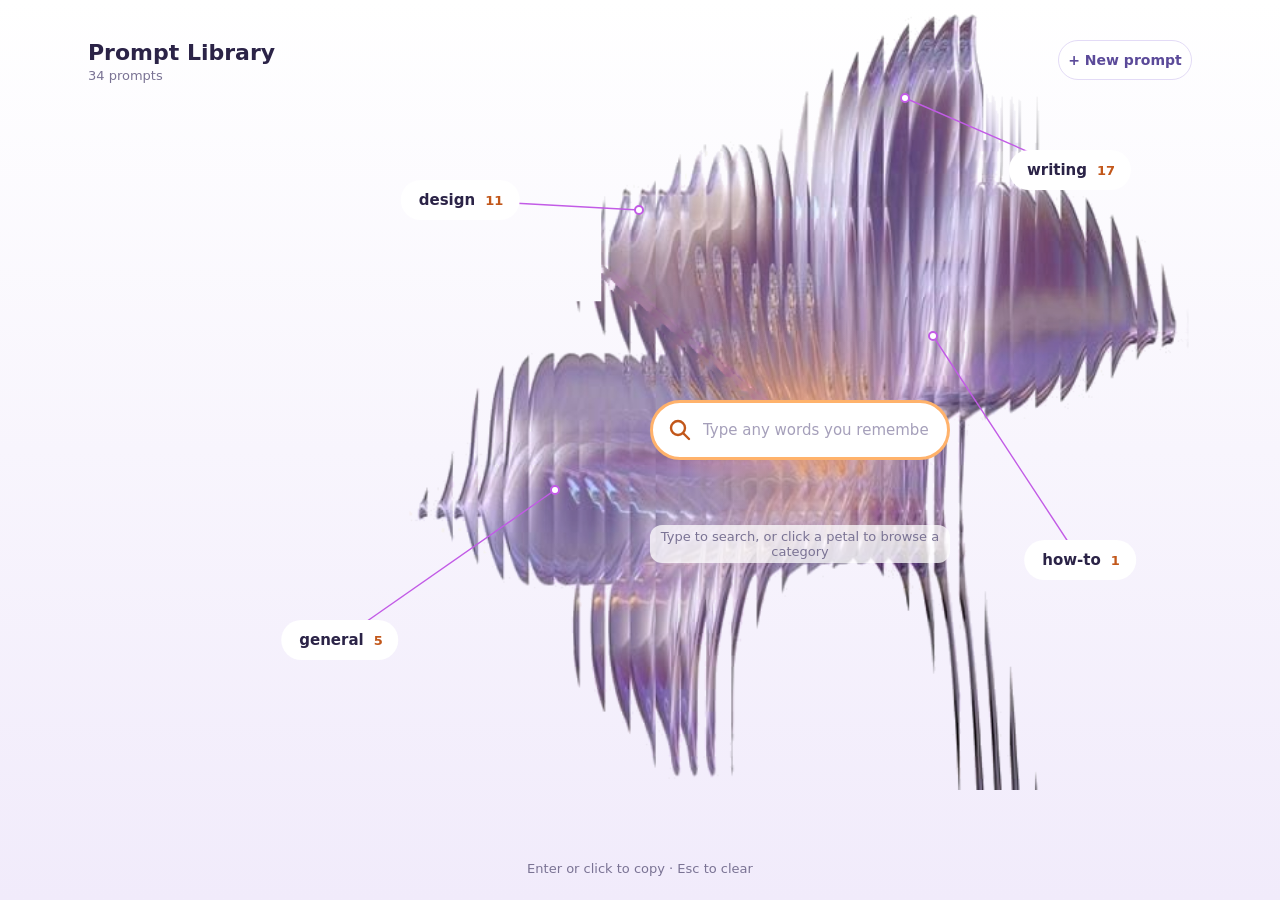
==== index.html @ 05ccc2c4 "Add imprompto" ====
<!doctype html>
<html lang="en">
<head>
<meta charset="utf-8">
<meta name="viewport" content="width=device-width, initial-scale=1">
<title>Prompt Library</title>
<style>
:root{--ink:#2b2347;--mute:#7a7394;--acc:#c2571a;--line:#c25be6;--chip:#efe9fb;--chipink:#5b4a99}
*{box-sizing:border-box}
html,body{margin:0;height:100%;overflow:hidden;background:linear-gradient(#fff,#f1ebfb);color:var(--ink);
  font-family:system-ui,"Segoe UI",Helvetica,sans-serif}
/* The whole design lives on a fixed 1200x900 stage that is scaled to fit the window. */
#stage{position:absolute;left:0;top:0;width:1200px;height:900px;transform-origin:0 0}
#flower{position:absolute;left:333px;top:14px;width:816px;height:776px;
  -webkit-mask-image:linear-gradient(to right,#000 calc(100% - 12px),transparent);
  mask-image:linear-gradient(to right,#000 calc(100% - 12px),transparent);pointer-events:none}
#lines{position:absolute;inset:0;width:1200px;height:900px;pointer-events:none;overflow:visible}
.brand{position:absolute;left:48px;top:40px}
.brand b{font-size:22px;font-weight:800;display:block}
.brand span{font-size:13px;color:var(--mute)}
#new{position:absolute;left:1018px;top:40px;width:134px;height:40px;border-radius:20px;border:1px solid #e3dbf6;
  background:#fff;color:var(--chipink);font-size:14px;font-weight:600;font-family:inherit;cursor:pointer}
.shadow{filter:drop-shadow(0 12px 16px rgba(106,75,214,.18))}

/* category labels on the petals */
.lab{position:absolute;height:40px;border-radius:20px;background:#fff;display:flex;align-items:center;gap:10px;
  padding:0 16px 0 18px;font-size:15px;font-weight:700;cursor:pointer;border:0;color:var(--ink);
  transform:translate(-50%,-50%);transition:opacity .25s,box-shadow .2s;font-family:inherit}
.lab i{font-style:normal;color:var(--acc);font-size:13px}
.lab:hover,.lab.on{box-shadow:0 0 0 2px var(--line),0 12px 16px rgba(106,75,214,.18)}
.dot{position:absolute;width:10px;height:10px;margin:-5px 0 0 -5px;border-radius:50%;background:#fff;border:2px solid var(--line)}
body.searching .lab,body.searching .dot,body.searching .hint,body.searching .tie{opacity:0;pointer-events:none}
.lab,.dot,.hint,.tie{transition:opacity .25s}

/* search bar sitting on the pollen */
#glow{position:absolute;left:640px;top:310px;width:240px;height:240px;border-radius:50%;
  background:radial-gradient(circle,rgba(255,185,138,.6),rgba(255,185,138,0) 70%);pointer-events:none}
#bar{position:absolute;left:610px;top:400px;width:300px;height:60px;border-radius:30px;background:#fff;
  border:3px solid #ffb26b;display:flex;align-items:center;padding:0 16px;gap:10px}
#bar svg{flex:none}
#q{flex:1;min-width:0;border:0;outline:0;background:none;font-size:15px;font-family:inherit;color:var(--ink);font-weight:600}
#q::placeholder{color:#a59fba;font-weight:400}
.hint{position:absolute;background:rgba(255,255,255,.75);border-radius:12px;padding:4px 0;left:610px;width:300px;top:525px;text-align:center;font-size:13px;color:var(--mute)}

/* results box: joined to the pollen by a line, like the reference */
#box{position:absolute;left:48px;top:130px;width:330px;height:560px;background:rgba(255,255,255,.93);
  border:1.6px solid var(--line);opacity:0;transform:scale(.96);transform-origin:100% 0;pointer-events:none;
  transition:opacity .22s,transform .22s;display:flex;flex-direction:column}
#box.show{opacity:1;transform:none;pointer-events:auto}
#tab{position:absolute;left:-1.6px;top:-21.6px;height:20px;padding:0 10px;background:var(--line);color:#fff;
  font-size:12px;font-weight:700;letter-spacing:.6px;line-height:20px;white-space:nowrap}
#head{padding:16px 16px 6px;font-size:12px;font-weight:700;letter-spacing:1.4px;color:var(--mute);text-transform:uppercase;
  white-space:nowrap;overflow:hidden;text-overflow:ellipsis}
#list{overflow:auto;flex:1;padding:0 6px 10px}
.r{padding:12px 10px 14px;cursor:pointer}
.r.top{background:#f4eafd}
.r:hover{background:#f4eafd}
.r h3{margin:0;font-size:15px;font-weight:600;white-space:nowrap;overflow:hidden;text-overflow:ellipsis}
.r p{margin:4px 0 8px;font-size:12px;color:var(--mute);white-space:nowrap;overflow:hidden;text-overflow:ellipsis}
.r mark{background:none;color:var(--acc);font-weight:800}
.chips{display:flex;gap:6px;flex-wrap:wrap}
.chips span{background:var(--chip);color:var(--chipink);font-size:11px;padding:2px 8px;border-radius:10px}
.r .cp{float:right;font-size:12px;font-weight:700;color:var(--acc);opacity:0}
.r:hover .cp,.r.done .cp{opacity:1}
.none{padding:30px 16px;color:var(--mute);font-size:14px}
#tip{position:absolute;left:0;right:0;bottom:24px;text-align:center;font-size:13px;color:var(--mute);pointer-events:none}
#modal{position:absolute;inset:0;background:rgba(43,35,71,.35);display:none;z-index:5;align-items:center;justify-content:center}
#modal.show{display:flex}
#form{width:480px;background:#fff;border-radius:20px;padding:22px 24px;box-shadow:0 24px 60px rgba(60,30,140,.3);font-size:14px}
#form h2{margin:0 0 12px;font-size:18px}
#form label{display:block;font-size:12px;font-weight:700;color:var(--mute);margin:10px 0 4px;letter-spacing:.5px}
#form input,#form textarea{width:100%;border:1px solid #e3dbf6;border-radius:10px;padding:9px 12px;font:14px system-ui,sans-serif;color:var(--ink);outline:0}
#form input:focus,#form textarea:focus{border-color:var(--line)}
#form textarea{height:150px;resize:vertical}
.btns{display:flex;gap:8px;align-items:center;margin-top:16px}
.btn{border:0;border-radius:16px;padding:8px 16px;cursor:pointer;font-family:inherit;font-size:14px;font-weight:600;background:var(--chip);color:var(--chipink)}
.btn.main{background:var(--chipink);color:#fff}
.small{font-size:12px;color:var(--mute);margin-top:12px;line-height:1.5}
.small a{color:var(--chipink);cursor:pointer;text-decoration:underline}
.err{color:#b3261e;font-size:12px;margin-top:6px;min-height:16px}
.r .acts{float:right;font-size:12px;font-weight:700;margin-left:8px;display:none}
.r:hover .acts{display:inline}
.r .acts u{cursor:pointer;color:var(--chipink);margin-left:6px}
.you{background:#ffe9d6!important;color:var(--acc)!important}
#toast{position:absolute;left:50%;bottom:70px;transform:translateX(-50%);background:var(--ink);color:#fff;padding:8px 16px;border-radius:16px;
  font-size:13px;opacity:0;transition:opacity .25s;pointer-events:none;z-index:6}
#toast.show{opacity:1}
</style>
</head>
<body>
<div id="stage">
  <img id="flower" src="[data-uri]" alt="">
  <svg id="lines" viewBox="0 0 1200 900"></svg>
  <div class="brand"><b>Prompt Library</b><span id="total"></span></div>
  <button id="new">+ New prompt</button>
  <div id="labels"></div>
  <div id="glow"></div>
  <div id="bar">
    <svg width="22" height="22" viewBox="0 0 22 22" fill="none" stroke="#c2571a" stroke-width="2.4" stroke-linecap="round"><circle cx="9" cy="9" r="7"/><line x1="14.5" y1="14.5" x2="20" y2="20"/></svg>
    <input id="q" type="text" placeholder="Type any words you remember…" autocomplete="off" spellcheck="false" autofocus>
  </div>
  <div class="hint">Type to search, or click a petal to browse a category</div>
  <div id="box"><div id="tab"></div><div id="head"></div><div id="list"></div></div>
  <div id="tip">Enter or click to copy · Esc to clear</div>
  <div id="modal"><div id="form">
    <h2 id="ftitle">New prompt</h2>
    <label>TITLE</label><input id="f-title" maxlength="80" placeholder="e.g. Explain like I'm five">
    <label>CATEGORY</label><input id="f-cat" list="catlist" maxlength="30" placeholder="design, writing, general…"><datalist id="catlist"></datalist>
    <label>TAGS (SEPARATE WITH COMMAS)</label><input id="f-tags" placeholder="teaching, explain">
    <label>PROMPT</label><textarea id="f-text" placeholder="Paste your prompt here…"></textarea>
    <div class="err" id="ferr"></div>
    <div class="btns"><button class="btn main" id="f-save">Save</button><button class="btn" id="f-cancel">Cancel</button></div>
    <div class="small">Saved in this browser only. <a id="f-export">Export backup</a> · <a id="f-import">Import backup</a>
      <input type="file" id="f-file" accept="application/json" hidden></div>
  </div></div>
  <div id="toast"></div>
</div>
<script>
const BUILTIN = [{"title": "Abstract beverage can graphic", "category": "design", "tags": ["graphic-design", "image-gen", "packaging"], "text": "Continuous pattern vector print for a craft soda can, abstract liquid marbling in coral pink, sunny yellow, and turquoise blue, wavy organic fluid motion, Bauhaus influence, crisp vector details", "file": "prompts/design/abstract-beverage-can-graphic.md"}, {"title": "Cyberpunk event poster", "category": "design", "tags": ["graphic-design", "image-gen", "poster"], "text": "Retro-futuristic synthwave concert poster, a sleek sports car driving toward a neon grid horizon with a massive low-poly glowing sun, bold Japanese typography on sides, heavy grain, dramatic rim lighting in magenta and deep navy blue, 1980s VHS tape cover vibe", "file": "prompts/design/cyberpunk-event-poster.md"}, {"title": "Eco-friendly skincare packaging", "category": "design", "tags": ["graphic-design", "image-gen", "packaging"], "text": "Product photography shot of a luxury organic cosmetic bottle made of frosted amber glass with a raw oak cap, resting on smooth wet river stones surrounded by lush green moss, soft morning sunlight filtering through leaves, natural botanical aesthetic, 8k resolution studio setup", "file": "prompts/design/eco-friendly-skincare-packaging.md"}, {"title": "Isometric 3D web illustration", "category": "design", "tags": ["graphic-design", "image-gen", "ui"], "text": "Isometric 3D illustration of a modern smart city powered by green energy, featuring wind turbines, solar panel roofs, floating electric transport pods, vibrant color palette, claymation matte texture, studio lighting, clean background for web landing page", "file": "prompts/design/isometric-3d-web-illustration.md"}, {"title": "Mascot logo", "category": "design", "tags": ["graphic-design", "image-gen", "logo"], "text": "Dynamic e-sports team logo featuring a stylized cybernetic wolf head, sharp aggressive angles, glowing cyan and dark charcoal grey tone, bold athletic badge layout, clean vector graphic --no text", "file": "prompts/design/mascot-logo.md"}, {"title": "Minimalist tech monogram", "category": "design", "tags": ["graphic-design", "image-gen", "logo"], "text": "Minimalist vector logo for a modern AI tech startup named 'Aether', geometric letter A intertwined with a neural network node, flat design, sharp edges, blue and neon violet gradient, isolated on solid white background, high contrast, clean SVG style --no shadows, gradients photo realism", "file": "prompts/design/minimalist-tech-monogram.md"}, {"title": "Minimalist typographic layout", "category": "design", "tags": ["graphic-design", "image-gen", "poster"], "text": "Swiss style graphic design poster, abstract bold geometric shapes, high-contrast composition using electric orange, off-white, and deep jet black, grid-aligned structure, clean negative space, mid-century modern aesthetic, screen-printed texture", "file": "prompts/design/minimalist-typographic-layout.md"}, {"title": "Neumorphic mobile app card", "category": "design", "tags": ["graphic-design", "image-gen", "ui"], "text": "UI design element, 3D render of a soft neumorphic credit card floating in mid-air, smooth frosted glass texture, soft ambient shadows, subtle iridescent sheen, pastel lavender and mint green background, hyper-minimalist, sleek digital interface aesthetic", "file": "prompts/design/neumorphic-mobile-app-card.md"}, {"title": "Tips to master graphic design prompts", "category": "design", "tags": ["graphic-design", "tips", "midjourney"], "text": "- Specify the Medium/Style: Use terms like vector, 3D render, isometric, woodcut line-art, flat design, or Swiss style.\n- Define Lighting & Texture: Mention details like frosted glass, screen-printed texture, matte finish, studio lighting, or neon rim light.\n- Control Output with Negatives: Use negative prompts (--no in Midjourney/Flux) to exclude unwanted details like photorealistic lighting, complex backgrounds, or garbled text.", "file": "prompts/design/tips-to-master-graphic-design-prompts.md"}, {"title": "UI redesign from reference", "category": "design", "tags": ["ui", "svg", "redesign"], "text": "I think you can do better. [issues with old design]. redesign me the [application] using the reference. [what you like about reference]. output 2 svg mockup images.", "file": "prompts/design/ui-redesign-from-reference.md"}, {"title": "Vintage artisanal emblem", "category": "design", "tags": ["graphic-design", "image-gen", "logo"], "text": "Vintage retro emblem logo for a craft coffee roastery, featuring a detailed line-art engraving of a roaring bear holding a coffee branch, distressed woodcut texture, warm mahogany and cream color palette, hand-drawn typography framing the circular border, 19th-century aesthetic", "file": "prompts/design/vintage-artisanal-emblem.md"}, {"title": "Depth to task", "category": "general", "tags": ["rewrite", "prompt-improving"], "text": "I want a deeper version of this task, not a bigger one. Before rewriting it: (1) say what a top professional in this field would do here that I’m not asking for; (2) name the rawest material they would start from instead of what has already been digested for me; (3) name the specific methods and tools they would use; (4) say what, other than you or me, would show the result is right. Then rewrite my prompt to ask for exactly that.", "file": "prompts/general/depth-to-task.md"}, {"title": "Explanation examples and analogies", "category": "general", "tags": ["teaching", "explain"], "text": "You are an experienced teacher and can generate clear, accurate examples for students of concepts. I want you to ask me two questions: What concept do I want explained. Wait for me to answer and then ask me the second question: Who is the audience for the explanation? Then look up the concept and examples of the concept. Provide a clear, multiple-paragraph explanation of the concept using 2 specific examples and give me 5 analogies I can use to understand the concept in different ways. apply the skill after the questions @fast", "file": "prompts/general/explanation-examples-and-analogies.md"}, {"title": "Find sources for my paragraph", "category": "general", "tags": ["research", "writing", "sources"], "text": "Find sources to support my paragraph, give me the context and the links to verify relevance, weave the sources into my writing.", "file": "prompts/general/find-sources-for-my-paragraph.md"}, {"title": "Organising file tree structure", "category": "general", "tags": ["files", "organise"], "text": "Suggest a simple folder structure for these files, with no more than seven top-level folders. Show me the plan as a list of what would move where, and wait for my approval.", "file": "prompts/general/organising-file-tree-structure.md"}, {"title": "Syllabus designer", "category": "general", "tags": ["teaching", "curriculum"], "text": "You are an expert learning designer specializing in building curricula for classes that promote direct instruction, active learning, retrieval practice, formative assessment, low-stakes testing, making connections between concepts, uncovering misconceptions, and interleaving. First ask me what course I'm teaching, including subject matter. Wait for my response. Then ask what learning levels my students are (high school or college). Wait for my response. Then ask how many times my students and I will meet (have class) over the course of the semester and what topics I generally cover. Wait for my response. Then design a curriculum that makes sure students learn effectively.", "file": "prompts/general/syllabus-designer.md"}, {"title": "Edit an app database in BlueStacks via ADB", "category": "how-to", "tags": ["bluestacks", "adb", "sqlite", "android"], "text": "Path: C:\\ProgramData\\BlueStacks_nxt\\Engine\\Pie64\n\nExtract, Edit, and Push via ADB (Recommended). This approach bypasses file system limitations by pulling the database file directly out of the running emulator, editing it on your PC, and pushing it back.\n\n1. Enable ADB in BlueStacks: Settings -> Preferences, check \"Enable Android debugging (ADB)\". Note the port number (usually 5555).\n2. Pull the database file to your PC. In Command Prompt:\n\nadb connect 127.0.0.1:5555\nadb shell \"su -c 'cp /data/data/<your.app.package>/databases/love_db /sdcard/love_db'\"\nadb pull /sdcard/love_db C:\\Users\\YourUsername\\Desktop\\love_db\n\n(Replace <your.app.package> with the actual bundle ID of the app.)\n3. Edit the database: open love_db in an SQLite editor (such as DB Browser for SQLite), make your edits, and save.\n4. Push the updated file back:\n\nadb push C:\\Users\\YourUsername\\Desktop\\love_db /sdcard/love_db\nadb shell \"su -c 'cp /sdcard/love_db /data/data/<your.app.package>/databases/love_db'\"\n\n5. Verification: restart the app inside BlueStacks to confirm your modifications load correctly.", "file": "prompts/how-to/edit-an-app-database-in-bluestacks-via-adb.md"}, {"title": "3-act outline blueprint", "category": "writing", "tags": ["storyline", "plot"], "text": "Draft a detailed 3-Act plot outline for a story with the following premise: [Insert Premise]. Ensure the outline clearly marks:\n- Inciting Incident\n- Plot Point 1 (Point of No Return)\n- Midpoint (False Victory/Defeat & Shifting Stakes)\n- Plot Point 2 (All Hope Is Lost)\n- Climax and Resolution", "file": "prompts/writing/3-act-outline-blueprint.md"}, {"title": "Antagonist motivation", "category": "writing", "tags": ["storyline", "character"], "text": "Draft a character motivation for the antagonist of a story about [Brief Plot]. Avoid making them evil for the sake of evil. Frame their goal so that from their perspective, they are the hero trying to solve a valid problem using drastic measures.", "file": "prompts/writing/antagonist-motivation.md"}, {"title": "Ban AI tropes", "category": "writing", "tags": ["creative-writing", "style"], "text": "Do not use words like 'testament,' 'beacon,' 'tapestry,' or 'delve.' Avoid ending paragraphs with neat summary moral lessons.", "file": "prompts/writing/ban-ai-tropes.md"}, {"title": "Brainstorming obstacles", "category": "writing", "tags": ["creative-writing", "sparring"], "text": "Give me 5 non-cliché physical complications that could prevent my protagonist from leaving the room without raising the alarm.", "file": "prompts/writing/brainstorming-obstacles.md"}, {"title": "Chain-of-thought story steps", "category": "writing", "tags": ["creative-writing", "structure"], "text": "Step 1: Outline the 5 main story beats of the scene.\nStep 2: Generate 3 alternative twists for Beat 3.\nStep 3: Write only the opening sensory hook (50–100 words).\nStep 4: Iterate and expand.", "file": "prompts/writing/chain-of-thought-story-steps.md"}, {"title": "Character profile and fatal flaw", "category": "writing", "tags": ["storyline", "character"], "text": "Create a character profile for a [Role/Archetype] named [Name]. Focus on their internal contradiction: what is their core desire versus their deepest lie/flaw? Outline how this flaw will cause them to make a catastrophic decision in Act 2.", "file": "prompts/writing/character-profile-and-fatal-flaw.md"}, {"title": "Dialogue doctor", "category": "writing", "tags": ["creative-writing", "sparring"], "text": "Rewrite this dialogue exchange 3 ways: 1) where they are hiding a secret, 2) passive-aggressive, 3) fast-paced/clipped.", "file": "prompts/writing/dialogue-doctor.md"}, {"title": "Feed style passages", "category": "writing", "tags": ["creative-writing", "style"], "text": "Analyze the tone, sentence length, and sensory focus of the excerpt below. Then, write a scene about a train station delay using that exact style.\n\n[Insert 1-2 paragraphs of your favorite author or your own best writing]", "file": "prompts/writing/feed-style-passages.md"}, {"title": "High-tension scene beat sheet", "category": "writing", "tags": ["storyline", "scene"], "text": "I need to write a high-tension scene where [Character A] must [Goal] while [Character B] tries to [Opposing Goal]. Provide a scene beat sheet detailing:\n- Opening emotional state\n- The immediate physical or verbal obstacle\n- The escalating stakes mid-scene\n- The turn/realization\n- The cliffhanger or outcome that forces the next action", "file": "prompts/writing/high-tension-scene-beat-sheet.md"}, {"title": "Pacing and twist enhancer", "category": "writing", "tags": ["storyline", "scene"], "text": "Review this scene summary: [Insert Scene Summary]. Suggest 3 plot twists or narrative shifts that escalate the stakes, flip character power dynamics, or reveal a secret that changes the direction of the scene.", "file": "prompts/writing/pacing-and-twist-enhancer.md"}, {"title": "Premise generator", "category": "writing", "tags": ["storyline", "world-building"], "text": "Act as a narrative strategist. Combine the core theme of [Theme, e.g., corporate surveillance] with a genre mashup of [Genre 1] and [Genre 2]. Give me 3 high-concept plot premises, each with a unique central conflict, an inciting incident, and the core stakes for the protagonist.", "file": "prompts/writing/premise-generator.md"}, {"title": "Reverse interviewing (sunken colony ship)", "category": "writing", "tags": ["creative-writing", "interview"], "text": "I have an idea for a sci-fi story set on a sunken colony ship. Act as a investigative journalist interviewing me. Ask me 5 sharp, probing questions one by one to help me flesh out the social hierarchy, energy source, and main conflict of this world.", "file": "prompts/writing/reverse-interviewing-sunken-colony-ship.md"}, {"title": "Sensory layering", "category": "writing", "tags": ["creative-writing", "sparring"], "text": "Here is a flat scene: [Insert text]. Rewrite it focusing strictly on sound, smell, and tactile temperature, omitting visual descriptions.", "file": "prompts/writing/sensory-layering.md"}, {"title": "Setting and environment", "category": "writing", "tags": ["storyline", "world-building"], "text": "I am designing a setting called [Name/Type of Place]. Describe 5 sensory details of this world that reveal its social structure, history, or underlying tension without explicitly explaining it to the reader.", "file": "prompts/writing/setting-and-environment.md"}, {"title": "Subplot integration", "category": "writing", "tags": ["storyline", "plot"], "text": "Here is my main plot: [Brief summary]. Generate 3 distinct subplot options (e.g., romantic, betrayal, mystery, mentor-student) that run parallel to the main narrative and directly mirror or challenge the protagonist's central internal conflict.", "file": "prompts/writing/subplot-integration.md"}, {"title": "The brutal developmental editor", "category": "writing", "tags": ["creative-writing", "persona"], "text": "Act as an aggressive line editor. Read this scene and tell me where the pacing drags, where the dialogue sounds robotic, and which cliché tropes I should cut. Do not rewrite it for me—give me structural critique.", "file": "prompts/writing/the-brutal-developmental-editor.md"}, {"title": "The character psychologist", "category": "writing", "tags": ["creative-writing", "persona"], "text": "Act as a character psychologist. Interview me about my main character's childhood trauma so I can discover their subconscious motivations.", "file": "prompts/writing/the-character-psychologist.md"}];
const KEY = "promptlib.mine.v1";
let MINE = [];
try { MINE = JSON.parse(localStorage.getItem(KEY) || "[]"); } catch (e) { MINE = []; }
const save = () => { try { localStorage.setItem(KEY, JSON.stringify(MINE)); return true; } catch (e) { return false; } };
const all = () => BUILTIN.concat(MINE);
const $ = id => document.getElementById(id);
const esc = s => s.replace(/[&<>"]/g, c => ({"&":"&amp;","<":"&lt;",">":"&gt;",'"':"&quot;"}[c]));
let cat = "";

/* ---- fit the 1200x900 stage into the window ---- */
function fit() {
  const s = Math.min(innerWidth / 1200, innerHeight / 900);
  const st = $("stage");
  st.style.transform = `translate(${(innerWidth - 1200 * s) / 2}px,${(innerHeight - 900 * s) / 2}px) scale(${s})`;
}
addEventListener("resize", fit); fit();

/* ---- category labels (petal positions from the mockup) ---- */
const SPOTS = [
  { x: 420,  y: 200, dx: 599, dy: 210 },
  { x: 1030, y: 170, dx: 865, dy: 98 },
  { x: 300,  y: 640, dx: 515, dy: 490 },
  { x: 1040, y: 560, dx: 893, dy: 336 },
];
const ORDER = ["design", "writing", "general", "how-to"];   // which petal each category sits on
const ln = $("lines");
function renderLabels() {
  const DATA = all();
  const found = [...new Set(DATA.map(d => d.category))];
  const cats = [...ORDER.filter(c => found.includes(c)), ...found.filter(c => !ORDER.includes(c))]
    .slice(0, SPOTS.length).map(c => ({ c, n: DATA.filter(d => d.category === c).length }));
  $("total").textContent = DATA.length + " prompts";
  $("labels").innerHTML = "";
  let tieHtml = "";
  cats.forEach((o, i) => {
    const p = SPOTS[i];
    tieHtml += `<g class="tie"><line x1="${p.dx}" y1="${p.dy}" x2="${p.x}" y2="${p.y}" stroke="#c25be6" stroke-width="1.4"/></g>`;
    const dot = document.createElement("div"); dot.className = "dot"; dot.style.left = p.dx + "px"; dot.style.top = p.dy + "px";
    const b = document.createElement("button"); b.className = "lab"; b.dataset.c = o.c;
    b.style.left = p.x + "px"; b.style.top = p.y + "px";
    b.innerHTML = `${esc(o.c)} <i>${o.n}</i>`;
    b.onclick = () => { cat = cat === o.c ? "" : o.c; $("q").value = ""; render(); };
    $("labels").append(dot, b);
  });
  ln.querySelectorAll(".tie").forEach(n => n.remove());
  ln.insertAdjacentHTML("afterbegin", tieHtml);
  $("catlist").innerHTML = found.map(c => `<option value="${esc(c)}">`).join("");
}
ln.innerHTML = `<line id="link" x1="378" y1="130" x2="610" y2="430" stroke="#c25be6" stroke-width="1.6" opacity="0" style="transition:opacity .22s"/>`;
renderLabels();

/* ---- search (every word must match somewhere; tiny typos allowed) ---- */
function near(a, b) {
  if (Math.abs(a.length - b.length) > 1) return false;
  let i = 0, j = 0, miss = 0;
  while (i < a.length && j < b.length) {
    if (a[i] === b[j]) { i++; j++; continue; }
    if (++miss > 1) return false;
    if (a.length > b.length) i++; else if (a.length < b.length) j++; else { i++; j++; }
  }
  return miss + (a.length - i) + (b.length - j) <= 1;
}
function score(item, terms) {
  const title = item.title.toLowerCase(), tags = item.tags.join(" ").toLowerCase(), text = item.text.toLowerCase();
  const words = (title + " " + tags + " " + text).split(/[^a-z0-9']+/);
  let total = 0;
  for (const t of terms) {
    let s = 0;
    if (title.includes(t)) s = 5; else if (tags.includes(t)) s = 4; else if (text.includes(t)) s = 2;
    else if (t.length >= 4 && words.some(w => w.length >= 4 && near(t, w))) s = 1;
    if (!s) return 0;
    total += s;
  }
  return total;
}
function hl(s, terms) {
  let out = esc(s);
  for (const t of terms) if (t.length > 1)
    out = out.replace(new RegExp("(" + t.replace(/[.*+?^${}()|[\]\\]/g, "\\$&") + ")", "gi"), "<mark>$1</mark>");
  return out;
}

function render() {
  const raw = $("q").value.trim();
  const terms = raw.toLowerCase().split(/\s+/).filter(Boolean);
  const active = terms.length || cat;
  document.body.classList.toggle("searching", !!active);
  document.querySelectorAll(".lab").forEach(l => l.classList.toggle("on", l.dataset.c === cat));
  $("box").classList.toggle("show", !!active);
  $("link").setAttribute("opacity", active ? 1 : 0);
  if (!active) return;

  let rows = all().map(d => ({ d, s: terms.length ? score(d, terms) : 1 }))
    .filter(r => r.s && (!cat || r.d.category === cat));
  if (terms.length) rows.sort((a, b) => b.s - a.s);

  $("tab").textContent = "results · " + rows.length;
  $("head").textContent = terms.length ? `Best matches for “${raw}”` + (cat ? ` in ${cat}` : "") : `Category · ${cat}`;
  const list = $("list"); list.innerHTML = ""; list.scrollTop = 0;
  if (!rows.length) { list.innerHTML = '<div class="none">Nothing found. Try fewer or different words.</div>'; return; }
  rows.forEach(({ d }, i) => {
    const r = document.createElement("div");
    r.className = "r" + (i === 0 ? " top" : "");
    r.title = d.text.slice(0, 400);
    r.innerHTML = `<span class="cp">Copy</span>${d.mine ? '<span class="acts"><u data-a="edit">Edit</u><u data-a="del">Delete</u></span>' : ""}<h3>${hl(d.title, terms)}</h3>
      <p>${hl(d.text.replace(/\s+/g, " "), terms)}</p>
      <div class="chips">${d.mine ? '<span class="you">yours</span>' : ""}${d.tags.map(t => `<span>${esc(t)}</span>`).join("")}</div>`;
    r.onclick = ev => {
      const a = ev.target.dataset && ev.target.dataset.a;
      if (a === "edit") return openForm(d);
      if (a === "del") { if (confirm("Delete this prompt?")) { MINE = MINE.filter(m => m.id !== d.id); save(); renderLabels(); render(); toast("Deleted"); } return; }
      copy(d.text, r);
    };
    list.appendChild(r);
  });
}
async function copy(text, row) {
  const cp = row.querySelector(".cp");
  try { await navigator.clipboard.writeText(text); cp.textContent = "Copied"; }
  catch { cp.textContent = "Press Ctrl+C"; getSelection().selectAllChildren(row); }
  row.classList.add("done");
  setTimeout(() => { cp.textContent = "Copy"; row.classList.remove("done"); }, 1400);
}

$("q").addEventListener("input", () => { if ($("q").value) cat = ""; render(); });
addEventListener("keydown", e => {
  if (e.key === "Escape") { $("q").value = ""; cat = ""; closeForm(); render(); }
  if (e.key === "Enter" && $("box").classList.contains("show")) { const f = document.querySelector("#list .r"); if (f) f.click(); }
});
/* ---- add / edit prompts (saved in this browser) ---- */
let editing = null;
function toast(msg) { const el = $("toast"); el.textContent = msg; el.classList.add("show"); setTimeout(() => el.classList.remove("show"), 1800); }
function openForm(d) {
  editing = d && d.mine ? d.id : null;
  $("ftitle").textContent = editing ? "Edit prompt" : "New prompt";
  $("f-title").value = d ? d.title : ""; $("f-cat").value = d ? d.category : cat || "";
  $("f-tags").value = d ? d.tags.join(", ") : ""; $("f-text").value = d ? d.text : "";
  $("ferr").textContent = ""; $("modal").classList.add("show"); $("f-title").focus();
}
function closeForm() { $("modal").classList.remove("show"); }
$("new").onclick = () => openForm(null);
$("f-cancel").onclick = closeForm;
$("modal").addEventListener("mousedown", e => { if (e.target.id === "modal") closeForm(); });
$("f-save").onclick = () => {
  const title = $("f-title").value.trim(), text = $("f-text").value.trim();
  const category = $("f-cat").value.trim().toLowerCase().replace(/\s+/g, "-") || "general";
  const tags = $("f-tags").value.split(",").map(s => s.trim().toLowerCase()).filter(Boolean);
  if (!title || !text) { $("ferr").textContent = "Please add a title and the prompt text."; return; }
  if (editing) Object.assign(MINE.find(x => x.id === editing), { title, category, tags, text });
  else MINE.push({ id: Date.now().toString(36) + Math.random().toString(36).slice(2, 6), title, category, tags, text, mine: true });
  const ok = save();
  closeForm(); renderLabels(); render();
  toast(ok ? (editing ? "Prompt updated" : "Prompt saved") : "Added, but your browser blocked saving. Use Export backup.");
};
$("f-export").onclick = () => {
  const blob = new Blob([JSON.stringify(MINE, null, 2)], { type: "application/json" });
  const a = document.createElement("a"); a.href = URL.createObjectURL(blob); a.download = "my-prompts.json"; a.click();
};
$("f-import").onclick = () => $("f-file").click();
$("f-file").onchange = async e => {
  try {
    const list = JSON.parse(await e.target.files[0].text());
    let n = 0;
    for (const p of list) if (p && p.title && p.text && !MINE.some(m => m.id === p.id)) {
      MINE.push({ id: p.id || Date.now().toString(36) + n, title: String(p.title), category: String(p.category || "general"),
                  tags: Array.isArray(p.tags) ? p.tags.map(String) : [], text: String(p.text), mine: true }); n++;
    }
    save(); renderLabels(); render(); closeForm(); toast(n + " prompts imported");
  } catch (err) { $("ferr").textContent = "That file isn't a valid backup."; }
  e.target.value = "";
};
render();
</script>
</body>
</html>
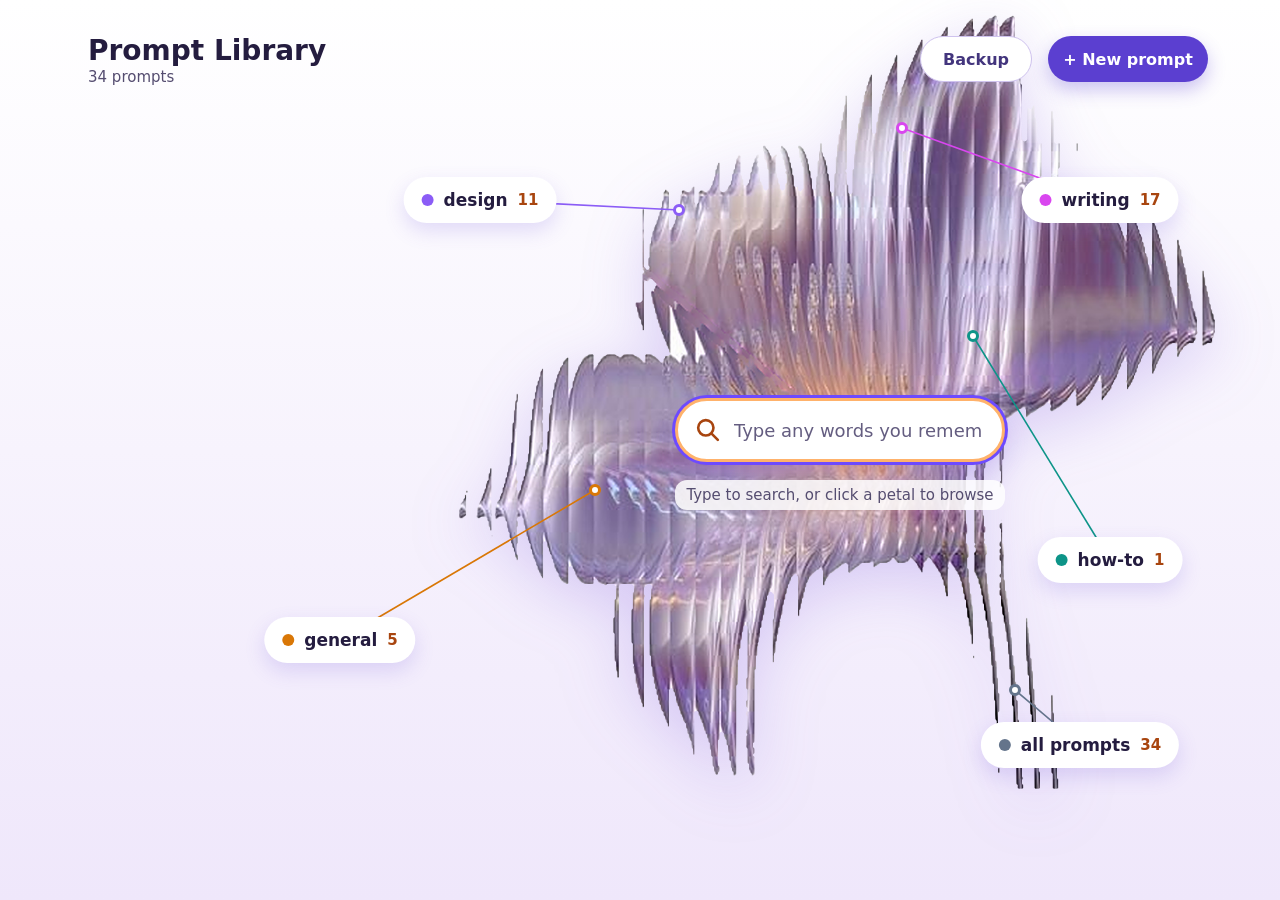
==== commit f0a3abc5: "Raise the UI polish: larger high-contrast text, sharper flower, keyboard and screen-reader support, " ====
--- a/index.html
+++ b/index.html
@@ -5,287 +5,430 @@
 <meta name="viewport" content="width=device-width, initial-scale=1">
 <title>Prompt Library</title>
 <style>
-:root{--ink:#2b2347;--mute:#7a7394;--acc:#c2571a;--line:#c25be6;--chip:#efe9fb;--chipink:#5b4a99}
+:root{color-scheme:light;--ink:#241c3f;--mute:#554d70;--acc:#a8450f;--line:#c25be6;--chip:#efe9fb;--chipink:#43357d;--brand:#5b3fd0}
 *{box-sizing:border-box}
-html,body{margin:0;height:100%;overflow:hidden;background:linear-gradient(#fff,#f1ebfb);color:var(--ink);
+html{background:#f3edfc}
+html,body{margin:0;height:100%;overflow:hidden;background:linear-gradient(#fff,#efe7fb);color:var(--ink);
   font-family:system-ui,"Segoe UI",Helvetica,sans-serif}
-/* The whole design lives on a fixed 1200x900 stage that is scaled to fit the window. */
+button,input,textarea{font-family:inherit}
+:focus-visible{outline:3px solid #6d4aff;outline-offset:2px}
+.sr{position:absolute;width:1px;height:1px;overflow:hidden;clip:rect(0 0 0 0);white-space:nowrap}
+@media (prefers-reduced-motion:reduce){*{transition:none!important;animation:none!important}}
+
+/* The whole design lives on a fixed stage that is scaled to fit the window. */
 #stage{position:absolute;left:0;top:0;width:1200px;height:900px;transform-origin:0 0}
-#flower{position:absolute;left:333px;top:14px;width:816px;height:776px;
-  -webkit-mask-image:linear-gradient(to right,#000 calc(100% - 12px),transparent);
-  mask-image:linear-gradient(to right,#000 calc(100% - 12px),transparent);pointer-events:none}
-#lines{position:absolute;inset:0;width:1200px;height:900px;pointer-events:none;overflow:visible}
-.brand{position:absolute;left:48px;top:40px}
-.brand b{font-size:22px;font-weight:800;display:block}
-.brand span{font-size:13px;color:var(--mute)}
-#new{position:absolute;left:1018px;top:40px;width:134px;height:40px;border-radius:20px;border:1px solid #e3dbf6;
-  background:#fff;color:var(--chipink);font-size:14px;font-weight:600;font-family:inherit;cursor:pointer}
-.shadow{filter:drop-shadow(0 12px 16px rgba(106,75,214,.18))}
-
-/* category labels on the petals */
-.lab{position:absolute;height:40px;border-radius:20px;background:#fff;display:flex;align-items:center;gap:10px;
-  padding:0 16px 0 18px;font-size:15px;font-weight:700;cursor:pointer;border:0;color:var(--ink);
-  transform:translate(-50%,-50%);transition:opacity .25s,box-shadow .2s;font-family:inherit}
-.lab i{font-style:normal;color:var(--acc);font-size:13px}
-.lab:hover,.lab.on{box-shadow:0 0 0 2px var(--line),0 12px 16px rgba(106,75,214,.18)}
-.dot{position:absolute;width:10px;height:10px;margin:-5px 0 0 -5px;border-radius:50%;background:#fff;border:2px solid var(--line)}
+#flower{position:absolute;left:373px;top:14px;width:816px;height:776px;pointer-events:none;
+  filter:drop-shadow(0 16px 30px rgba(120,80,220,.25))}
+#lines{position:absolute;inset:0;width:100%;height:100%;pointer-events:none;overflow:visible}
+.brand{position:absolute;left:48px;top:36px}
+.brand b{font-size:28px;font-weight:800;display:block;line-height:1.1}
+.brand span{font-size:15px;color:var(--mute)}
+.hbtn{position:absolute;top:36px;height:46px;border-radius:23px;font-size:16px;font-weight:700;cursor:pointer;padding:0}
+#new{left:1008px;width:160px;background:var(--brand);color:#fff;border:0;box-shadow:0 8px 18px rgba(91,63,208,.3)}
+#bkbtn{left:880px;width:112px;background:#fff;border:1.5px solid #cfc3ee;color:var(--chipink)}
+
+/* category labels on the petals (each has its own colour) */
+.lab{position:absolute;height:46px;border-radius:23px;background:#fff;display:flex;align-items:center;gap:10px;
+  padding:0 18px;font-size:17px;font-weight:700;cursor:pointer;border:0;color:var(--ink);
+  transform:translate(-50%,-50%);box-shadow:0 8px 20px rgba(106,75,214,.18);transition:opacity .25s,box-shadow .2s;white-space:nowrap}
+.lab b{width:12px;height:12px;border-radius:50%;background:var(--c)}
+.lab i{font-style:normal;color:var(--acc);font-size:15px}
+.lab:hover,.lab.on{box-shadow:0 0 0 2px var(--c),0 12px 24px rgba(106,75,214,.22)}
+.dot{position:absolute;width:12px;height:12px;margin:-6px 0 0 -6px;border-radius:50%;background:#fff;border:3px solid var(--c)}
 body.searching .lab,body.searching .dot,body.searching .hint,body.searching .tie{opacity:0;pointer-events:none}
-.lab,.dot,.hint,.tie{transition:opacity .25s}
+.dot,.hint,.tie{transition:opacity .25s}
 
 /* search bar sitting on the pollen */
-#glow{position:absolute;left:640px;top:310px;width:240px;height:240px;border-radius:50%;
+#glow{position:absolute;left:680px;top:310px;width:240px;height:240px;border-radius:50%;
   background:radial-gradient(circle,rgba(255,185,138,.6),rgba(255,185,138,0) 70%);pointer-events:none}
-#bar{position:absolute;left:610px;top:400px;width:300px;height:60px;border-radius:30px;background:#fff;
-  border:3px solid #ffb26b;display:flex;align-items:center;padding:0 16px;gap:10px}
+#bar{position:absolute;left:635px;top:398px;width:330px;height:64px;border-radius:32px;background:#fff;
+  border:3px solid #ffb26b;display:flex;align-items:center;padding:0 18px;gap:12px;box-shadow:0 12px 26px rgba(106,75,214,.2)}
 #bar svg{flex:none}
-#q{flex:1;min-width:0;border:0;outline:0;background:none;font-size:15px;font-family:inherit;color:var(--ink);font-weight:600}
-#q::placeholder{color:#a59fba;font-weight:400}
-.hint{position:absolute;background:rgba(255,255,255,.75);border-radius:12px;padding:4px 0;left:610px;width:300px;top:525px;text-align:center;font-size:13px;color:var(--mute)}
+#q{flex:1;min-width:0;border:0;outline:0;background:none;font-size:18px;color:var(--ink);font-weight:600}
+#q::placeholder{color:#645d80;font-weight:400}
+#bar:focus-within{box-shadow:0 0 0 3px #6d4aff,0 12px 26px rgba(106,75,214,.2)}
+.hint{position:absolute;background:rgba(255,255,255,.85);border-radius:12px;padding:6px 0;left:635px;width:330px;top:480px;text-align:center;font-size:15px;color:var(--mute)}
 
 /* results box: joined to the pollen by a line, like the reference */
-#box{position:absolute;left:48px;top:130px;width:330px;height:560px;background:rgba(255,255,255,.93);
+#box{position:absolute;left:48px;top:120px;width:400px;height:660px;background:rgba(255,255,255,.95);
   border:1.6px solid var(--line);opacity:0;transform:scale(.96);transform-origin:100% 0;pointer-events:none;
   transition:opacity .22s,transform .22s;display:flex;flex-direction:column}
 #box.show{opacity:1;transform:none;pointer-events:auto}
-#tab{position:absolute;left:-1.6px;top:-21.6px;height:20px;padding:0 10px;background:var(--line);color:#fff;
-  font-size:12px;font-weight:700;letter-spacing:.6px;line-height:20px;white-space:nowrap}
-#head{padding:16px 16px 6px;font-size:12px;font-weight:700;letter-spacing:1.4px;color:var(--mute);text-transform:uppercase;
+#tab{position:absolute;left:-1.6px;top:-25px;height:24px;padding:0 12px;background:var(--line);color:#fff;
+  font-size:14px;font-weight:700;letter-spacing:.5px;line-height:24px;white-space:nowrap}
+#head{flex:none;padding:18px 18px 8px;font-size:13px;font-weight:700;letter-spacing:1.2px;color:var(--mute);text-transform:uppercase;
   white-space:nowrap;overflow:hidden;text-overflow:ellipsis}
-#list{overflow:auto;flex:1;padding:0 6px 10px}
-.r{padding:12px 10px 14px;cursor:pointer}
-.r.top{background:#f4eafd}
-.r:hover{background:#f4eafd}
-.r h3{margin:0;font-size:15px;font-weight:600;white-space:nowrap;overflow:hidden;text-overflow:ellipsis}
-.r p{margin:4px 0 8px;font-size:12px;color:var(--mute);white-space:nowrap;overflow:hidden;text-overflow:ellipsis}
+#cats{flex:none;display:flex;gap:8px;padding:2px 14px 10px;overflow-x:auto}
+#cats,#chips{scrollbar-width:none}
+#cats::-webkit-scrollbar,#chips::-webkit-scrollbar{display:none}
+.cb{flex:none;height:36px;border-radius:18px;border:1.5px solid #d9cff2;background:#fff;padding:0 14px;font-size:14px;font-weight:700;
+  color:var(--ink);cursor:pointer;display:flex;align-items:center;gap:7px}
+.cb b{width:10px;height:10px;border-radius:50%;background:var(--c,#64748b)}
+.cb.on{background:var(--chipink);border-color:var(--chipink);color:#fff}
+#list{overflow:auto;flex:1;padding:0 8px 8px}
+.r{padding:14px 12px 10px;border-radius:12px;cursor:pointer;margin-bottom:2px}
+.r:hover,.r.cur{background:#f1e6fd}
+.r .hd{display:flex;justify-content:space-between;gap:10px;align-items:baseline}
+.r h3{margin:0;font-size:17px;font-weight:700;line-height:1.3}
+.r .cp{flex:none;font-size:14px;font-weight:700;color:var(--acc);opacity:0}
+.r:hover .cp,.r.cur .cp,.r.done .cp{opacity:1}
+.r p{margin:5px 0 0;font-size:14px;line-height:1.45;color:var(--mute);display:-webkit-box;-webkit-line-clamp:2;-webkit-box-orient:vertical;overflow:hidden}
 .r mark{background:none;color:var(--acc);font-weight:800}
+.ft{display:flex;justify-content:space-between;align-items:center;gap:8px;margin-top:8px;min-height:34px}
 .chips{display:flex;gap:6px;flex-wrap:wrap}
-.chips span{background:var(--chip);color:var(--chipink);font-size:11px;padding:2px 8px;border-radius:10px}
-.r .cp{float:right;font-size:12px;font-weight:700;color:var(--acc);opacity:0}
-.r:hover .cp,.r.done .cp{opacity:1}
-.none{padding:30px 16px;color:var(--mute);font-size:14px}
-#tip{position:absolute;left:0;right:0;bottom:24px;text-align:center;font-size:13px;color:var(--mute);pointer-events:none}
-#modal{position:absolute;inset:0;background:rgba(43,35,71,.35);display:none;z-index:5;align-items:center;justify-content:center}
-#modal.show{display:flex}
-#form{width:480px;background:#fff;border-radius:20px;padding:22px 24px;box-shadow:0 24px 60px rgba(60,30,140,.3);font-size:14px}
-#form h2{margin:0 0 12px;font-size:18px}
-#form label{display:block;font-size:12px;font-weight:700;color:var(--mute);margin:10px 0 4px;letter-spacing:.5px}
-#form input,#form textarea{width:100%;border:1px solid #e3dbf6;border-radius:10px;padding:9px 12px;font:14px system-ui,sans-serif;color:var(--ink);outline:0}
-#form input:focus,#form textarea:focus{border-color:var(--line)}
-#form textarea{height:150px;resize:vertical}
-.btns{display:flex;gap:8px;align-items:center;margin-top:16px}
-.btn{border:0;border-radius:16px;padding:8px 16px;cursor:pointer;font-family:inherit;font-size:14px;font-weight:600;background:var(--chip);color:var(--chipink)}
-.btn.main{background:var(--chipink);color:#fff}
-.small{font-size:12px;color:var(--mute);margin-top:12px;line-height:1.5}
-.small a{color:var(--chipink);cursor:pointer;text-decoration:underline}
-.err{color:#b3261e;font-size:12px;margin-top:6px;min-height:16px}
-.r .acts{float:right;font-size:12px;font-weight:700;margin-left:8px;display:none}
-.r:hover .acts{display:inline}
-.r .acts u{cursor:pointer;color:var(--chipink);margin-left:6px}
-.you{background:#ffe9d6!important;color:var(--acc)!important}
-#toast{position:absolute;left:50%;bottom:70px;transform:translateX(-50%);background:var(--ink);color:#fff;padding:8px 16px;border-radius:16px;
-  font-size:13px;opacity:0;transition:opacity .25s;pointer-events:none;z-index:6}
+.chips span{background:var(--chip);color:var(--chipink);font-size:13px;padding:3px 10px;border-radius:12px}
+.you{background:#ffe3cc!important;color:var(--acc)!important;font-weight:700}
+.acts{flex:none;display:flex;gap:2px}
+.act{border:0;background:none;color:var(--chipink);font-size:14px;font-weight:700;cursor:pointer;padding:6px 10px;border-radius:8px;text-decoration:underline}
+.none{padding:30px 16px;color:var(--mute);font-size:16px}
+#foot{flex:none;padding:10px 16px 12px;font-size:13px;color:var(--mute);border-top:1px solid #efe7fb}
+
+/* pop-up windows */
+.ov{position:absolute;inset:0;background:rgba(36,28,63,.4);display:none;z-index:5;align-items:center;justify-content:center}
+.ov.show{display:flex}
+.dlg{width:520px;max-width:94%;background:#fff;border-radius:20px;padding:24px 26px;box-shadow:0 24px 60px rgba(60,30,140,.3);font-size:16px}
+.dlg h2{margin:0 0 12px;font-size:21px}
+.dlg label{display:block;font-size:13px;font-weight:700;color:var(--mute);margin:12px 0 5px;letter-spacing:.5px}
+.dlg input[type=text],.dlg textarea{width:100%;border:1.5px solid #d9cff2;border-radius:10px;padding:10px 12px;font-size:16px;color:var(--ink)}
+.dlg textarea{height:150px;resize:vertical}
+.btns{display:flex;gap:10px;align-items:center;margin-top:16px;flex-wrap:wrap}
+.btn{border:0;border-radius:20px;padding:10px 20px;cursor:pointer;font-size:16px;font-weight:700;background:var(--chip);color:var(--chipink)}
+.btn.main{background:var(--brand);color:#fff}
+.err{color:#a3180f;font-size:14px;margin-top:6px;min-height:18px}
+.dlg p{margin:0 0 6px;line-height:1.5;color:var(--mute)}
+#toast{position:absolute;left:50%;bottom:50px;transform:translateX(-50%);background:var(--ink);color:#fff;padding:10px 18px;border-radius:18px;
+  font-size:15px;opacity:0;transition:opacity .25s;pointer-events:none;z-index:6;max-width:90%;text-align:center}
 #toast.show{opacity:1}
+
+/* phone / small-window layout: a 420-wide stage, categories on top, flower, results underneath */
+#chips{display:none}
+html:has(body.mobile){overflow-x:hidden;overflow-y:auto;height:auto}
+body.mobile{height:auto;min-height:100vh;overflow-x:hidden;overflow-y:auto;background:linear-gradient(#fff,#efe7fb) fixed}
+body.mobile #flower{left:0;top:124px;width:420px;height:399px}
+body.mobile .brand{left:16px;top:14px}
+body.mobile .brand b{font-size:19px}
+body.mobile .brand span{font-size:13px}
+body.mobile .hbtn{top:12px;height:44px;font-size:15px}
+body.mobile #new{left:268px;width:136px}
+body.mobile #bkbtn{left:176px;width:84px}
+body.mobile #glow{left:100px;top:218px;width:240px;height:240px}
+body.mobile #bar{left:70px;top:306px;width:280px;height:64px}
+body.mobile .lab,body.mobile .dot,body.mobile .hint,body.mobile .tie{display:none}
+body.mobile #chips{display:flex;position:absolute;left:16px;top:70px;width:388px;gap:8px;overflow-x:auto;padding:2px 2px 8px}
+.chipbtn{flex:none;height:44px;border-radius:22px;border:0;background:#fff;padding:0 16px;font-size:15px;font-weight:700;color:var(--ink);
+  cursor:pointer;box-shadow:0 4px 10px rgba(106,75,214,.14);display:flex;align-items:center;gap:8px}
+.chipbtn b{width:11px;height:11px;border-radius:50%;background:var(--c,#64748b)}
+.chipbtn i{font-style:normal;color:var(--acc)}
+.chipbtn.on{box-shadow:0 0 0 2px var(--c,#64748b)}
+body.mobile #box{left:16px;top:544px;width:388px;height:400px;transform-origin:50% 0}
+body.mobile .r .cp{opacity:1}
+body.mobile .act{padding:11px 12px}
+body.mobile #foot{display:none}
+body.mobile .dlg{width:380px}
 </style>
 </head>
 <body>
 <div id="stage">
-  <img id="flower" src="[data-uri]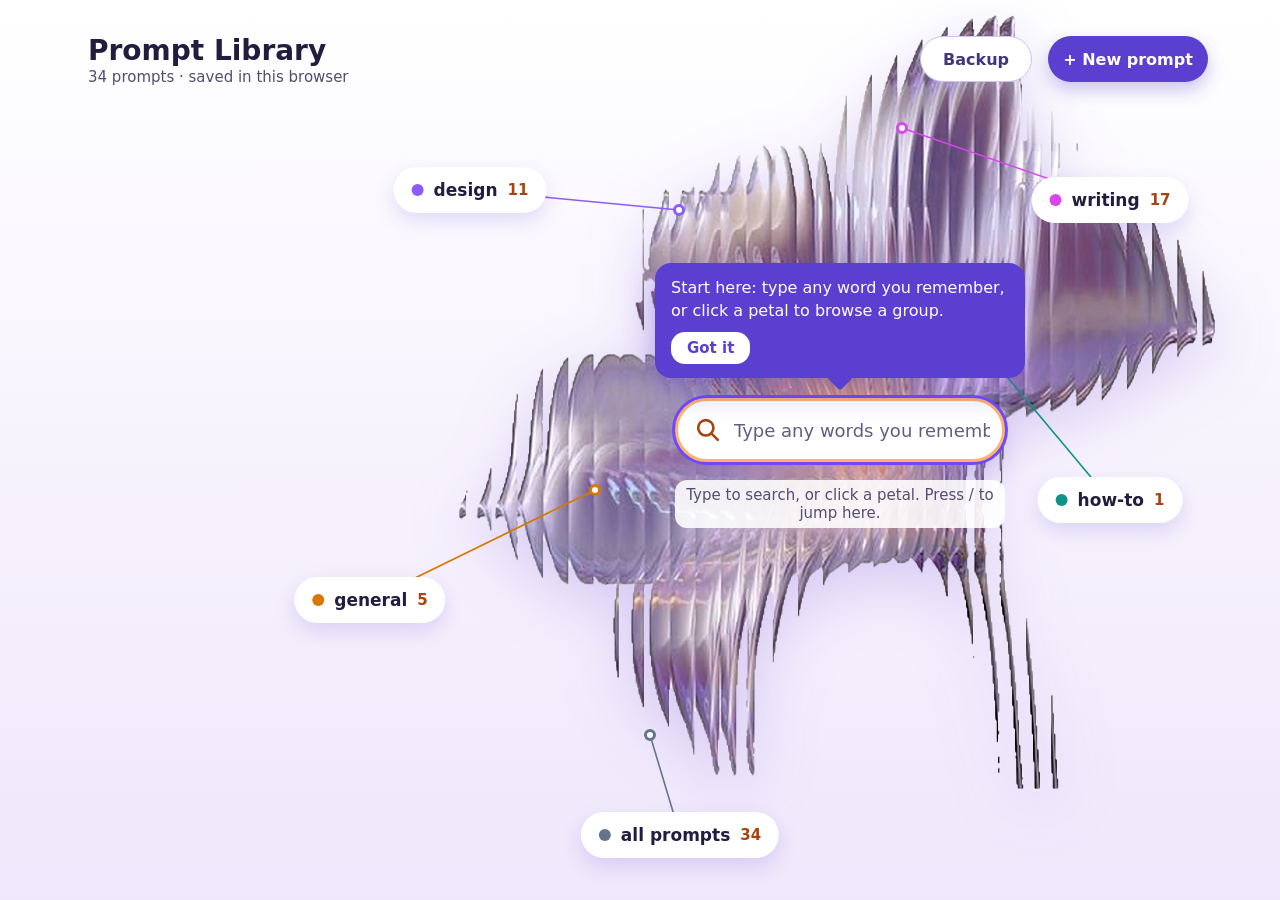
==== commit 6c9dbe03: "Polish pass: faster load, first-visit tip, clear button, hover glow, gentle motion, sharper flower, " ====
--- a/index.html
+++ b/index.html
@@ -4,6 +4,10 @@
 <meta charset="utf-8">
 <meta name="viewport" content="width=device-width, initial-scale=1">
 <title>Prompt Library</title>
+<meta name="description" content="imprompto: a flower-shaped place to keep, search and copy your AI prompts. Everything stays in your own browser.">
+<meta name="theme-color" content="#f3edfc">
+<link rel="icon" href="data:image/svg+xml,%3Csvg xmlns='http://www.w3.org/2000/svg' viewBox='0 0 32 32'%3E%3Ccircle cx='16' cy='16' r='14' fill='%23c9b8f5'/%3E%3Ccircle cx='16' cy='16' r='7' fill='%23ffb26b'/%3E%3C/svg%3E">
+<link rel="preload" as="image" href="assets/flower.webp" fetchpriority="high">
 <style>
 :root{color-scheme:light;--ink:#241c3f;--mute:#554d70;--acc:#a8450f;--line:#c25be6;--chip:#efe9fb;--chipink:#43357d;--brand:#5b3fd0}
 *{box-sizing:border-box}
@@ -11,6 +15,7 @@
 html,body{margin:0;height:100%;overflow:hidden;background:linear-gradient(#fff,#efe7fb);color:var(--ink);
   font-family:system-ui,"Segoe UI",Helvetica,sans-serif}
 button,input,textarea{font-family:inherit}
+button:active{transform:scale(.97)}
 :focus-visible{outline:3px solid #6d4aff;outline-offset:2px}
 .sr{position:absolute;width:1px;height:1px;overflow:hidden;clip:rect(0 0 0 0);white-space:nowrap}
 @media (prefers-reduced-motion:reduce){*{transition:none!important;animation:none!important}}
@@ -18,10 +23,17 @@
 /* The whole design lives on a fixed stage that is scaled to fit the window. */
 #stage{position:absolute;left:0;top:0;width:1200px;height:900px;transform-origin:0 0}
 #flower{position:absolute;left:373px;top:14px;width:816px;height:776px;pointer-events:none;
-  filter:drop-shadow(0 16px 30px rgba(120,80,220,.25))}
+  filter:drop-shadow(0 16px 30px rgba(120,80,220,.25));animation:float 8s ease-in-out infinite alternate;will-change:transform}
+@keyframes float{from{transform:translateY(0)}to{transform:translateY(-10px)}}
+@keyframes pulse{0%,100%{opacity:.7;transform:scale(1)}50%{opacity:1;transform:scale(1.12)}}
+@keyframes pop{from{opacity:0;scale:.85}}
+@keyframes rowin{from{opacity:0;transform:translateY(8px)}}
+#bloom{position:absolute;width:260px;height:260px;margin:-130px 0 0 -130px;border-radius:50%;pointer-events:none;opacity:0;
+  background:radial-gradient(circle,var(--c,#8b5cf6),transparent 68%);transition:opacity .25s;mix-blend-mode:multiply}
+#bloom.on{opacity:.42}
 #lines{position:absolute;inset:0;width:100%;height:100%;pointer-events:none;overflow:visible}
 .brand{position:absolute;left:48px;top:36px}
-.brand b{font-size:28px;font-weight:800;display:block;line-height:1.1}
+.brand h1{margin:0;font-size:28px;font-weight:800;line-height:1.1}
 .brand span{font-size:15px;color:var(--mute)}
 .hbtn{position:absolute;top:36px;height:46px;border-radius:23px;font-size:16px;font-weight:700;cursor:pointer;padding:0}
 #new{left:1008px;width:160px;background:var(--brand);color:#fff;border:0;box-shadow:0 8px 18px rgba(91,63,208,.3)}
@@ -30,24 +42,34 @@
 /* category labels on the petals (each has its own colour) */
 .lab{position:absolute;height:46px;border-radius:23px;background:#fff;display:flex;align-items:center;gap:10px;
   padding:0 18px;font-size:17px;font-weight:700;cursor:pointer;border:0;color:var(--ink);
-  transform:translate(-50%,-50%);box-shadow:0 8px 20px rgba(106,75,214,.18);transition:opacity .25s,box-shadow .2s;white-space:nowrap}
+  transform:translate(-50%,-50%);box-shadow:0 8px 20px rgba(106,75,214,.18);transition:opacity .25s,box-shadow .2s;white-space:nowrap;
+  animation:pop .5s backwards}
 .lab b{width:12px;height:12px;border-radius:50%;background:var(--c)}
 .lab i{font-style:normal;color:var(--acc);font-size:15px}
-.lab:hover,.lab.on{box-shadow:0 0 0 2px var(--c),0 12px 24px rgba(106,75,214,.22)}
-.dot{position:absolute;width:12px;height:12px;margin:-6px 0 0 -6px;border-radius:50%;background:#fff;border:3px solid var(--c)}
-body.searching .lab,body.searching .dot,body.searching .hint,body.searching .tie{opacity:0;pointer-events:none}
-.dot,.hint,.tie{transition:opacity .25s}
+.lab:hover,.lab:focus-visible,.lab.on{box-shadow:0 0 0 2px var(--c),0 12px 24px rgba(106,75,214,.22)}
+.dot{position:absolute;width:12px;height:12px;margin:-6px 0 0 -6px;border-radius:50%;background:#fff;border:3px solid var(--c);
+  animation:pop .5s backwards;transition:box-shadow .25s,opacity .25s}
+.dot.hot{box-shadow:0 0 0 7px color-mix(in srgb,var(--c) 30%,transparent)}
+body.searching .lab,body.searching .dot,body.searching .hint,body.searching .tie,body.searching #coach{opacity:0;pointer-events:none}
+.hint,.tie{transition:opacity .25s}
 
 /* search bar sitting on the pollen */
 #glow{position:absolute;left:680px;top:310px;width:240px;height:240px;border-radius:50%;
-  background:radial-gradient(circle,rgba(255,185,138,.6),rgba(255,185,138,0) 70%);pointer-events:none}
+  background:radial-gradient(circle,rgba(255,185,138,.6),rgba(255,185,138,0) 70%);pointer-events:none;animation:pulse 4s ease-in-out infinite}
 #bar{position:absolute;left:635px;top:398px;width:330px;height:64px;border-radius:32px;background:#fff;
-  border:3px solid #ffb26b;display:flex;align-items:center;padding:0 18px;gap:12px;box-shadow:0 12px 26px rgba(106,75,214,.2)}
+  border:3px solid #ffb26b;display:flex;align-items:center;padding:0 10px 0 18px;gap:12px;box-shadow:0 12px 26px rgba(106,75,214,.2)}
 #bar svg{flex:none}
 #q{flex:1;min-width:0;border:0;outline:0;background:none;font-size:18px;color:var(--ink);font-weight:600}
 #q::placeholder{color:#645d80;font-weight:400}
 #bar:focus-within{box-shadow:0 0 0 3px #6d4aff,0 12px 26px rgba(106,75,214,.2)}
-.hint{position:absolute;background:rgba(255,255,255,.85);border-radius:12px;padding:6px 0;left:635px;width:330px;top:480px;text-align:center;font-size:15px;color:var(--mute)}
+#clr{flex:none;width:38px;height:38px;border-radius:50%;border:0;background:var(--chip);color:var(--chipink);font-size:22px;line-height:1;cursor:pointer;display:none}
+#clr.show{display:block}
+.hint{position:absolute;background:rgba(255,255,255,.88);border-radius:12px;padding:6px 8px;left:635px;width:330px;top:480px;text-align:center;font-size:15px;color:var(--mute)}
+#coach{position:absolute;left:615px;bottom:522px;width:370px;background:var(--brand);color:#fff;border-radius:16px;padding:14px 16px;font-size:16px;line-height:1.4;
+  box-shadow:0 14px 30px rgba(91,63,208,.35);transition:opacity .25s;animation:pop .6s .6s backwards;display:none}
+#coach.show{display:block}
+#coach:after{content:"";position:absolute;left:50%;bottom:-9px;margin-left:-9px;width:18px;height:18px;background:var(--brand);transform:rotate(45deg);border-radius:3px}
+#coach button{display:block;margin-top:10px;border:0;border-radius:14px;background:#fff;color:var(--brand);font-weight:700;font-size:15px;padding:7px 16px;cursor:pointer}
 
 /* results box: joined to the pollen by a line, like the reference */
 #box{position:absolute;left:48px;top:120px;width:400px;height:660px;background:rgba(255,255,255,.95);
@@ -66,7 +88,7 @@
 .cb b{width:10px;height:10px;border-radius:50%;background:var(--c,#64748b)}
 .cb.on{background:var(--chipink);border-color:var(--chipink);color:#fff}
 #list{overflow:auto;flex:1;padding:0 8px 8px}
-.r{padding:14px 12px 10px;border-radius:12px;cursor:pointer;margin-bottom:2px}
+.r{padding:14px 12px 10px;border-radius:12px;cursor:pointer;margin-bottom:2px;animation:rowin .28s backwards}
 .r:hover,.r.cur{background:#f1e6fd}
 .r .hd{display:flex;justify-content:space-between;gap:10px;align-items:baseline}
 .r h3{margin:0;font-size:17px;font-weight:700;line-height:1.3}
@@ -80,13 +102,14 @@
 .you{background:#ffe3cc!important;color:var(--acc)!important;font-weight:700}
 .acts{flex:none;display:flex;gap:2px}
 .act{border:0;background:none;color:var(--chipink);font-size:14px;font-weight:700;cursor:pointer;padding:6px 10px;border-radius:8px;text-decoration:underline}
-.none{padding:30px 16px;color:var(--mute);font-size:16px}
+.none{padding:26px 16px;color:var(--mute);font-size:16px;line-height:1.5}
+.none .sug{display:flex;flex-wrap:wrap;gap:8px;margin-top:12px}
 #foot{flex:none;padding:10px 16px 12px;font-size:13px;color:var(--mute);border-top:1px solid #efe7fb}
 
 /* pop-up windows */
 .ov{position:absolute;inset:0;background:rgba(36,28,63,.4);display:none;z-index:5;align-items:center;justify-content:center}
 .ov.show{display:flex}
-.dlg{width:520px;max-width:94%;background:#fff;border-radius:20px;padding:24px 26px;box-shadow:0 24px 60px rgba(60,30,140,.3);font-size:16px}
+.dlg{width:520px;max-width:94%;background:#fff;border-radius:20px;padding:24px 26px;box-shadow:0 24px 60px rgba(60,30,140,.3);font-size:16px;animation:pop .2s}
 .dlg h2{margin:0 0 12px;font-size:21px}
 .dlg label{display:block;font-size:13px;font-weight:700;color:var(--mute);margin:12px 0 5px;letter-spacing:.5px}
 .dlg input[type=text],.dlg textarea{width:100%;border:1.5px solid #d9cff2;border-radius:10px;padding:10px 12px;font-size:16px;color:var(--ink)}
@@ -105,15 +128,18 @@
 html:has(body.mobile){overflow-x:hidden;overflow-y:auto;height:auto}
 body.mobile{height:auto;min-height:100vh;overflow-x:hidden;overflow-y:auto;background:linear-gradient(#fff,#efe7fb) fixed}
 body.mobile #flower{left:0;top:124px;width:420px;height:399px}
+body.mobile #bloom{display:none}
 body.mobile .brand{left:16px;top:14px}
-body.mobile .brand b{font-size:19px}
+body.mobile .brand h1{font-size:19px}
 body.mobile .brand span{font-size:13px}
+body.mobile .sv{display:none}
 body.mobile .hbtn{top:12px;height:44px;font-size:15px}
 body.mobile #new{left:268px;width:136px}
 body.mobile #bkbtn{left:176px;width:84px}
 body.mobile #glow{left:100px;top:218px;width:240px;height:240px}
 body.mobile #bar{left:70px;top:306px;width:280px;height:64px}
 body.mobile .lab,body.mobile .dot,body.mobile .hint,body.mobile .tie{display:none}
+body.mobile #coach{left:50px;bottom:672px;width:320px;font-size:15px}
 body.mobile #chips{display:flex;position:absolute;left:16px;top:70px;width:388px;gap:8px;overflow-x:auto;padding:2px 2px 8px}
 .chipbtn{flex:none;height:44px;border-radius:22px;border:0;background:#fff;padding:0 16px;font-size:15px;font-weight:700;color:var(--ink);
   cursor:pointer;box-shadow:0 4px 10px rgba(106,75,214,.14);display:flex;align-items:center;gap:8px}
@@ -128,10 +154,11 @@
 </style>
 </head>
 <body>
-<div id="stage">
-  <img id="flower" src="[data-uri]